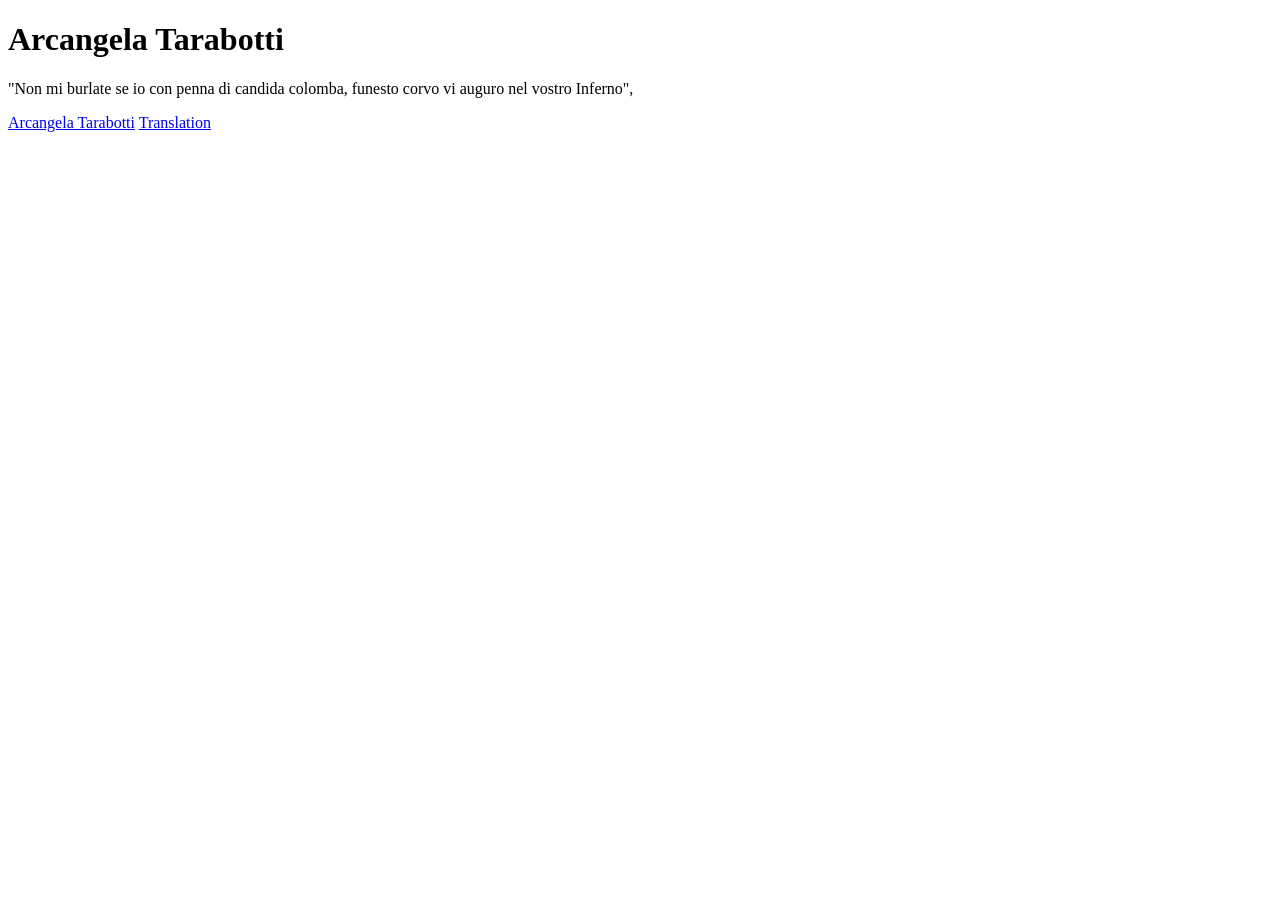
==== Arcangela Tarabotti.html @ a4c447d4 "Rename file & name" ====
<!DOCTYPE html>
<html lang="en">
<head>
  <meta charset="UTF-8">
  <meta name="viewport" content="width=device-width, initial-scale=1.0">
  <title>Document</title>
</head>
<body>
  <h1>Arcangela Tarabotti</h1>

  <p onclick="showDetails('Arcangela Tarabotti')" class="clickable">
  "Non mi burlate se io con penna di candida colomba, funesto corvo vi auguro nel vostro Inferno",
  </p>

  <div id="author2-details"></div>

  <a href="arcangela-tarabotti.html" >Arcangela Tarabotti</a>
  <a href="translation.html" class="translation">Translation</a> 
    
</body>
</html>
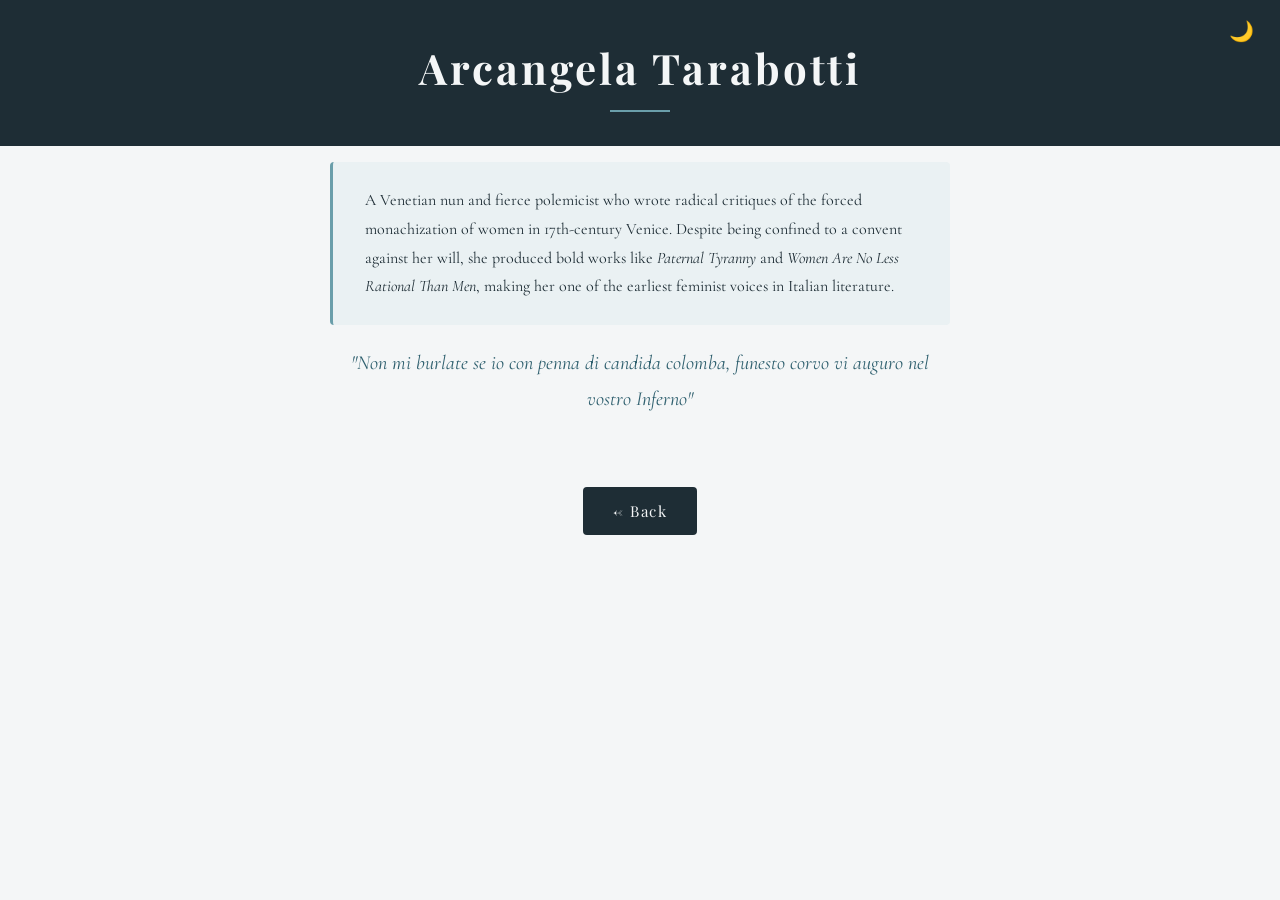
==== commit 02d5f31b: "first commit" ====
--- a/Arcangela Tarabotti.html
+++ b/Arcangela Tarabotti.html
@@ -1,21 +1,93 @@
 <!DOCTYPE html>
 <html lang="en">
 <head>
-  <meta charset="UTF-8">
-  <meta name="viewport" content="width=device-width, initial-scale=1.0">
-  <title>Document</title>
+    <meta charset="UTF-8">
+    <meta name="viewport" content="width=device-width, initial-scale=1.0">
+    <title>Arcangela Tarabotti</title>
+    <link rel="stylesheet" type="text/css" href="./styles/style.css" media="screen" />
 </head>
 <body>
-  <h1>Arcangela Tarabotti</h1>
+    <button class="theme-toggle" onclick="toggleTheme()">🌙</button>
 
-  <p onclick="showDetails('Arcangela Tarabotti')" class="clickable">
-  "Non mi burlate se io con penna di candida colomba, funesto corvo vi auguro nel vostro Inferno",
-  </p>
+    <h1>Arcangela Tarabotti</h1>
 
-  <div id="author2-details"></div>
+    <div class="bio-box bio-open">
+        <p>A Venetian nun and fierce polemicist who wrote radical critiques of the forced monachization
+        of women in 17th-century Venice. Despite being confined to a convent against her will, she
+        produced bold works like <em>Paternal Tyranny</em> and <em>Women Are No Less Rational Than Men</em>,
+        making her one of the earliest feminist voices in Italian literature.</p>
+    </div>
 
-  <a href="arcangela-tarabotti.html" >Arcangela Tarabotti</a>
-  <a href="translation.html" class="translation">Translation</a> 
-    
+    <p class="clickable" onclick="showDetails('tarabotti')">
+        "Non mi burlate se io con penna di candida colomba, funesto corvo vi auguro nel vostro Inferno"
+    </p>
+
+    <div id="tarabotti-details" class="details-box"></div>
+
+    <a href="index.html" class="back">← Back</a>
+
+    <script>
+    const data = {
+      tarabotti: {
+        rhyme: "Non mi burlate se io con penna di candida colomba, funesto corvo vi auguro nel vostro Inferno",
+        translation: "Do not mock me if I, with the pen of a white dove, wish a fatal omen upon you in your Hell"
+      }
+    };
+
+    const state = { tarabotti: 0 };
+
+    function showDetails(author) {
+      const container = document.getElementById(author + '-details');
+      const info = data[author];
+
+      state[author]++;
+
+      container.classList.remove('animate', 'showing-translation');
+      void container.offsetWidth;
+
+      if (state[author] === 1) {
+         playSound('poem');
+        container.innerHTML = `
+          <h3>Poem</h3>
+          <p>${info.rhyme}</p>
+          <button class="copy-btn" onclick="copyText('${info.rhyme}', this)">Copy</button>
+        `;
+        container.classList.add('animate');
+      } else if (state[author] === 2) {
+        playSound('translation');
+        container.innerHTML = `
+          <h3>Translation</h3>
+          <p>${info.translation}</p>
+          <button class="copy-btn" onclick="copyText('${info.translation}', this)">Copy</button>
+        `;
+        container.classList.add('animate', 'showing-translation');
+      } else {
+        state[author] = 0;
+        container.innerHTML = "";
+      }
+    }
+
+    function copyText(text, btn) {
+      navigator.clipboard.writeText(text).then(() => {
+        btn.textContent = 'Copied ✓';
+        setTimeout(() => btn.textContent = 'Copy', 2000);
+      });
+    }
+
+    function toggleTheme() {
+      document.body.classList.toggle('dark');
+      const isDark = document.body.classList.contains('dark');
+      localStorage.setItem('theme', isDark ? 'dark' : 'light');
+      document.querySelector('.theme-toggle').textContent = isDark ? '☀️' : '🌙';
+    }
+
+    (function() {
+      if (localStorage.getItem('theme') === 'dark') {
+        document.body.classList.add('dark');
+        document.querySelector('.theme-toggle').textContent = '☀️';
+      }
+    })();
+    </script>
+
 </body>
 </html>
--- a/styles/style.css
+++ b/styles/style.css
@@ -0,0 +1,514 @@
+@import url('https://fonts.googleapis.com/css2?family=Playfair+Display:ital,wght@0,400;0,700;1,400&family=Cormorant+Garamond:ital,wght@0,400;0,600;1,400&display=swap');
+
+/* ── Color Variables ── */
+:root {
+  --bg:           #f4f6f7;
+  --header-bg:    #1e2d35;
+  --header-text:  #f4f6f7;
+  --accent:       #3d6b7a;
+  --accent-light: #6a9eaa;
+  --poem-color:   #2e5f6e;
+  --trans-color:  #4a6741;
+  --bio-color:    #1e2d35;
+  --box-bg:       #f0f5f6;
+  --bio-bg:       #eaf1f3;
+  --text-muted:   #5a7080;
+}
+
+/* ── Dark mode palette ── */
+body.dark {
+  --bg:           #111a1f;
+  --header-bg:    #0a1014;
+  --header-text:  #d0e4e8;
+  --accent:       #4e8fa0;
+  --accent-light: #7bb8c6;
+  --poem-color:   #6ab0c0;
+  --trans-color:  #7aab6e;
+  --bio-color:    #c8dde2;
+  --box-bg:       #1a272d;
+  --bio-bg:       #162028;
+  --text-muted:   #7a9eaa;
+}
+
+*, *::before, *::after {
+  box-sizing: border-box;
+}
+
+body {
+  font-family: 'Cormorant Garamond', Georgia, serif;
+  background-color: var(--bg);
+  color: var(--bio-color);
+  margin: 0;
+  padding: 0;
+  text-align: center;
+  animation: fadeIn 0.8s ease both;
+  transition: background-color 0.4s ease, color 0.4s ease;
+}
+
+@keyframes fadeIn {
+  from { opacity: 0; transform: translateY(10px); }
+  to   { opacity: 1; transform: translateY(0); }
+}
+
+/* ── Dark mode toggle ── */
+.theme-toggle {
+  position: fixed;
+  top: 18px;
+  right: 20px;
+  font-size: 20px;
+  background: transparent;
+  border: none;
+  cursor: pointer;
+  z-index: 999;
+  transition: transform 0.3s ease;
+}
+
+.theme-toggle:hover {
+  transform: scale(1.2);
+}
+
+/* ── Header ── */
+h1 {
+  font-family: 'Playfair Display', Georgia, serif;
+  background-color: var(--header-bg);
+  color: var(--header-text);
+  padding: 40px 30px 34px;
+  margin: 0;
+  font-size: 42px;
+  letter-spacing: 3px;
+  font-weight: 700;
+  position: relative;
+  transition: background-color 0.4s ease, color 0.4s ease;
+}
+
+h1::after {
+  content: '';
+  display: block;
+  width: 60px;
+  height: 2px;
+  background-color: var(--accent-light);
+  margin: 14px auto 0;
+}
+
+/* ── Intro text ── */
+p {
+  font-size: 18px;
+  line-height: 1.8;
+  color: var(--text-muted);
+  margin-top: 40px;
+}
+
+/* ── Author list ── */
+ul {
+  list-style: none;
+  padding: 0;
+  margin-top: 50px;
+  margin-bottom: 60px;
+}
+
+li {
+  margin: 44px 0;
+}
+
+/* ── Author row ── */
+.author-row {
+  display: inline-flex;
+  align-items: center;
+  gap: 14px;
+}
+
+/* ── Author link ── */
+a.author-link {
+  text-decoration: none;
+  color: var(--accent);
+  font-family: 'Playfair Display', Georgia, serif;
+  font-size: 22px;
+  padding: 14px 34px;
+  border: 2px solid var(--accent);
+  border-radius: 4px;
+  letter-spacing: 1px;
+  display: inline-block;
+  transition: background-color 0.3s ease, color 0.3s ease, padding 0.3s ease;
+}
+
+a.author-link:hover {
+  background-color: var(--accent);
+  color: #fff;
+  padding-left: 44px;
+  padding-right: 44px;
+}
+
+/* ── About toggle button ── */
+.bio-toggle {
+  font-family: 'Cormorant Garamond', Georgia, serif;
+  font-size: 14px;
+  letter-spacing: 1.5px;
+  text-transform: uppercase;
+  color: var(--accent-light);
+  background: transparent;
+  border: 1px solid var(--accent-light);
+  border-radius: 4px;
+  padding: 8px 16px;
+  cursor: pointer;
+  transition: background-color 0.3s ease, color 0.3s ease;
+}
+
+.bio-toggle:hover,
+.bio-toggle.active {
+  background-color: var(--accent-light);
+  color: white;
+}
+
+/* ── Bio box ── */
+.bio-box {
+  display: none;
+  margin: 16px auto 0;
+  padding: 24px 32px;
+  background-color: var(--bio-bg);
+  border-left: 3px solid var(--accent-light);
+  width: 90%;
+  max-width: 620px;
+  border-radius: 4px;
+  text-align: left;
+  line-height: 1.9;
+  animation: slideDown 0.35s ease both;
+  transition: background-color 0.4s ease;
+}
+
+.bio-box.bio-open {
+  display: block;
+}
+
+.bio-box p {
+  margin: 0;
+  color: var(--bio-color);
+  font-size: 16px;
+  font-style: normal;
+  margin-top: 0;
+}
+
+/* ── Clickable poem ── */
+p.clickable {
+  cursor: pointer;
+  color: var(--poem-color);
+  font-size: 20px;
+  margin-top: 20px;
+  font-style: italic;
+  transition: opacity 0.3s ease;
+  width: 90%;
+  max-width: 620px;
+  margin-left: auto;
+  margin-right: auto;
+}
+
+p.clickable:hover {
+  opacity: 0.65;
+}
+
+/* ── Details box ── */
+.details-box,
+[id$="-details"] {
+  margin-top: 12px;
+  margin-left: auto;
+  margin-right: auto;
+  width: 90%;
+  max-width: 620px;
+}
+
+.details-box:not(:empty),
+[id$="-details"]:not(:empty) {
+  padding: 28px 36px;
+  background-color: var(--box-bg);
+  border-radius: 6px;
+  box-shadow: 0 4px 22px rgba(30, 45, 53, 0.08);
+  line-height: 1.9;
+  font-size: 17px;
+  transition: background-color 0.4s ease;
+}
+
+.details-box h3,
+[id$="-details"] h3 {
+  font-family: 'Playfair Display', Georgia, serif;
+  font-style: normal;
+  font-size: 13px;
+  letter-spacing: 2px;
+  text-transform: uppercase;
+  color: var(--accent-light);
+  margin-bottom: 12px;
+  margin-top: 0;
+}
+
+.details-box p,
+[id$="-details"] p {
+  margin: 0;
+  font-size: 17px;
+  font-style: italic;
+  color: var(--poem-color);
+}
+
+.details-box.showing-translation p,
+[id$="-details"].showing-translation p {
+  color: var(--trans-color);
+}
+
+/* ── Copy button ── */
+.copy-btn {
+  display: block;
+  margin-top: 16px;
+  margin-left: auto;
+  font-family: 'Cormorant Garamond', Georgia, serif;
+  font-size: 13px;
+  letter-spacing: 1.5px;
+  text-transform: uppercase;
+  color: var(--accent-light);
+  background: transparent;
+  border: 1px solid var(--accent-light);
+  border-radius: 4px;
+  padding: 6px 14px;
+  cursor: pointer;
+  transition: background-color 0.3s ease, color 0.3s ease;
+}
+
+.copy-btn:hover {
+  background-color: var(--accent-light);
+  color: white;
+}
+
+/* ── Slide-in animation ── */
+.animate {
+  animation: slideDown 0.4s ease both;
+}
+
+@keyframes slideDown {
+  from { opacity: 0; transform: translateY(-8px); }
+  to   { opacity: 1; transform: translateY(0); }
+}
+
+/* ── Compare toggle button ── */
+.compare-toggle-row {
+  margin: 0 auto 40px;
+}
+
+.compare-toggle-btn {
+  font-family: 'Playfair Display', Georgia, serif;
+  font-size: 16px;
+  letter-spacing: 1.5px;
+  color: var(--accent);
+  background: transparent;
+  border: 2px solid var(--accent);
+  border-radius: 4px;
+  padding: 12px 28px;
+  cursor: pointer;
+  transition: background-color 0.3s ease, color 0.3s ease;
+}
+
+.compare-toggle-btn:hover {
+  background-color: var(--accent);
+  color: white;
+}
+
+/* ── Compare panel ── */
+.compare-panel {
+  display: none;
+  margin: 0 auto 60px;
+  width: 94%;
+  max-width: 900px;
+}
+
+.compare-panel.compare-open {
+  display: block;
+  animation: slideDown 0.4s ease both;
+}
+
+/* ── Author selectors ── */
+.compare-selectors {
+  display: flex;
+  justify-content: center;
+  align-items: center;
+  gap: 16px;
+  margin-bottom: 20px;
+  flex-wrap: wrap;
+}
+
+.author-select {
+  font-family: 'Cormorant Garamond', Georgia, serif;
+  font-size: 16px;
+  color: var(--bio-color);
+  background-color: var(--box-bg);
+  border: 1px solid var(--accent-light);
+  border-radius: 4px;
+  padding: 10px 16px;
+  cursor: pointer;
+  transition: border-color 0.3s ease;
+}
+
+.author-select:focus {
+  outline: none;
+  border-color: var(--accent);
+}
+
+/* ── Swap button ── */
+.swap-btn {
+  font-family: 'Cormorant Garamond', Georgia, serif;
+  font-size: 16px;
+  letter-spacing: 1px;
+  color: var(--accent-light);
+  background: transparent;
+  border: 1px solid var(--accent-light);
+  border-radius: 4px;
+  padding: 10px 16px;
+  cursor: pointer;
+  transition: background-color 0.3s ease, color 0.3s ease;
+}
+
+.swap-btn:hover {
+  background-color: var(--accent-light);
+  color: white;
+}
+
+/* ── Lang toggle ── */
+.compare-lang-toggle {
+  display: flex;
+  justify-content: center;
+  gap: 12px;
+  margin-bottom: 16px;
+}
+
+.lang-btn {
+  font-family: 'Cormorant Garamond', Georgia, serif;
+  font-size: 14px;
+  letter-spacing: 1.5px;
+  text-transform: uppercase;
+  color: var(--accent-light);
+  background: transparent;
+  border: 1px solid var(--accent-light);
+  border-radius: 4px;
+  padding: 8px 20px;
+  cursor: pointer;
+  transition: background-color 0.3s ease, color 0.3s ease;
+}
+
+.lang-btn.active,
+.lang-btn:hover {
+  background-color: var(--accent-light);
+  color: white;
+}
+
+/* ── Compare button ── */
+.compare-btn {
+  font-family: 'Playfair Display', Georgia, serif;
+  font-size: 15px;
+  letter-spacing: 1.5px;
+  color: white;
+  background-color: var(--accent);
+  border: 2px solid var(--accent);
+  border-radius: 4px;
+  padding: 10px 28px;
+  cursor: pointer;
+  margin-bottom: 24px;
+  transition: background-color 0.3s ease, color 0.3s ease;
+}
+
+.compare-btn:hover {
+  background-color: transparent;
+  color: var(--accent);
+}
+
+/* ── Compare grid ── */
+.compare-grid {
+  display: grid;
+  grid-template-columns: 1fr 1fr;
+  gap: 20px;
+  text-align: left;
+}
+
+.compare-card {
+  background-color: var(--box-bg);
+  border-radius: 6px;
+  padding: 28px 24px;
+  box-shadow: 0 4px 22px rgba(30, 45, 53, 0.07);
+  transition: background-color 0.4s ease;
+}
+
+.compare-card h3 {
+  font-family: 'Playfair Display', Georgia, serif;
+  font-size: 14px;
+  letter-spacing: 1.5px;
+  text-transform: uppercase;
+  color: var(--accent-light);
+  margin-top: 0;
+  margin-bottom: 14px;
+}
+
+.compare-card p {
+  font-style: italic;
+  font-size: 17px;
+  line-height: 1.9;
+  color: var(--poem-color);
+  margin: 0;
+}
+
+/* ── Error message ── */
+.compare-error {
+  color: var(--accent);
+  font-style: italic;
+  font-size: 16px;
+  text-align: center;
+}
+
+/* ── Back button ── */
+a.back {
+  display: inline-block;
+  margin-top: 50px;
+  margin-bottom: 60px;
+  background-color: var(--header-bg);
+  color: var(--header-text);
+  text-decoration: none;
+  font-family: 'Playfair Display', Georgia, serif;
+  font-size: 15px;
+  letter-spacing: 1.5px;
+  padding: 12px 28px;
+  border: 2px solid var(--header-bg);
+  border-radius: 4px;
+  transition: background-color 0.3s ease, color 0.3s ease;
+}
+
+a.back:hover {
+  background-color: transparent;
+  color: var(--header-bg);
+}
+
+/* ── Responsive ── */
+@media (max-width: 650px) {
+  .compare-grid {
+    grid-template-columns: 1fr;
+  }
+
+  .compare-selectors {
+    flex-direction: column;
+  }
+}
+
+@media (max-width: 600px) {
+  h1 {
+    font-size: 28px;
+    padding: 28px 16px 22px;
+  }
+
+  .author-row {
+    flex-direction: column;
+    gap: 10px;
+  }
+
+  a.author-link {
+    font-size: 18px;
+    padding: 12px 24px;
+  }
+
+  .bio-box,
+  .details-box,
+  [id$="-details"] {
+    width: 94%;
+    padding: 20px;
+  }
+}
